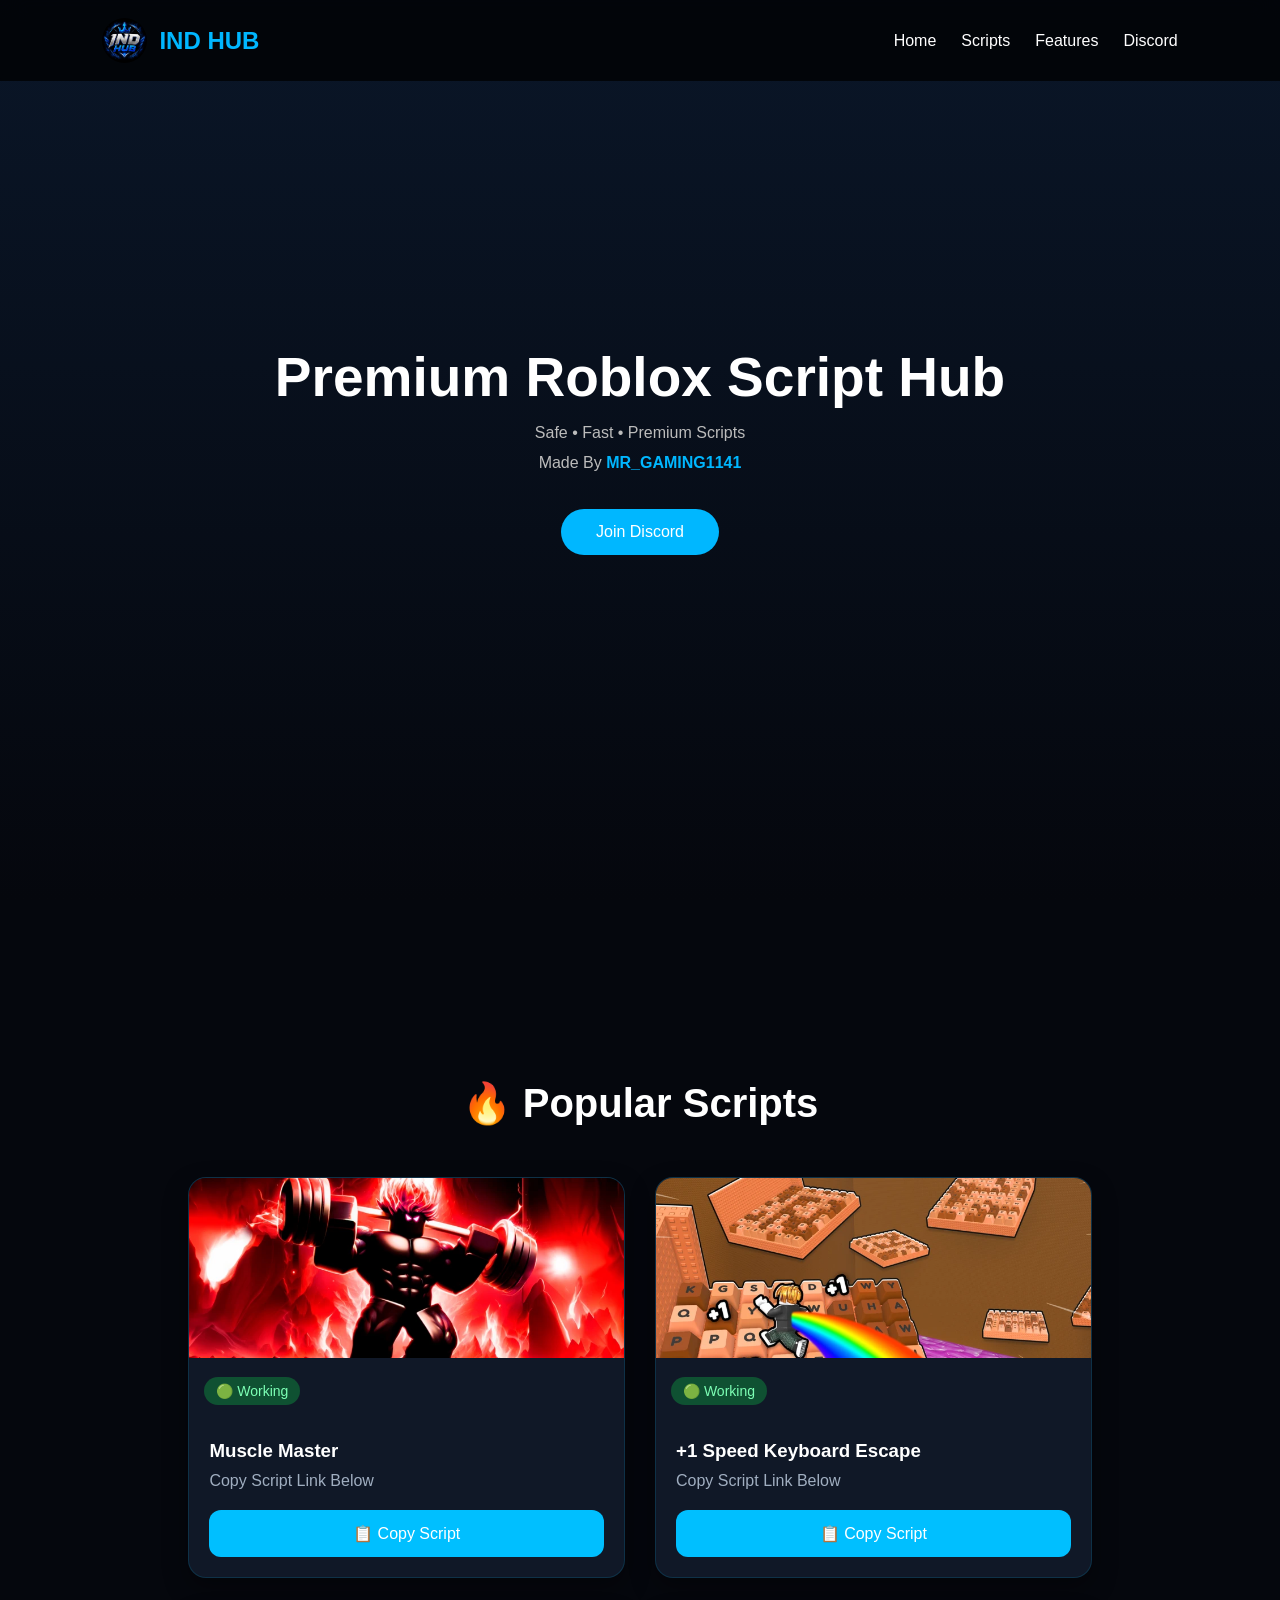
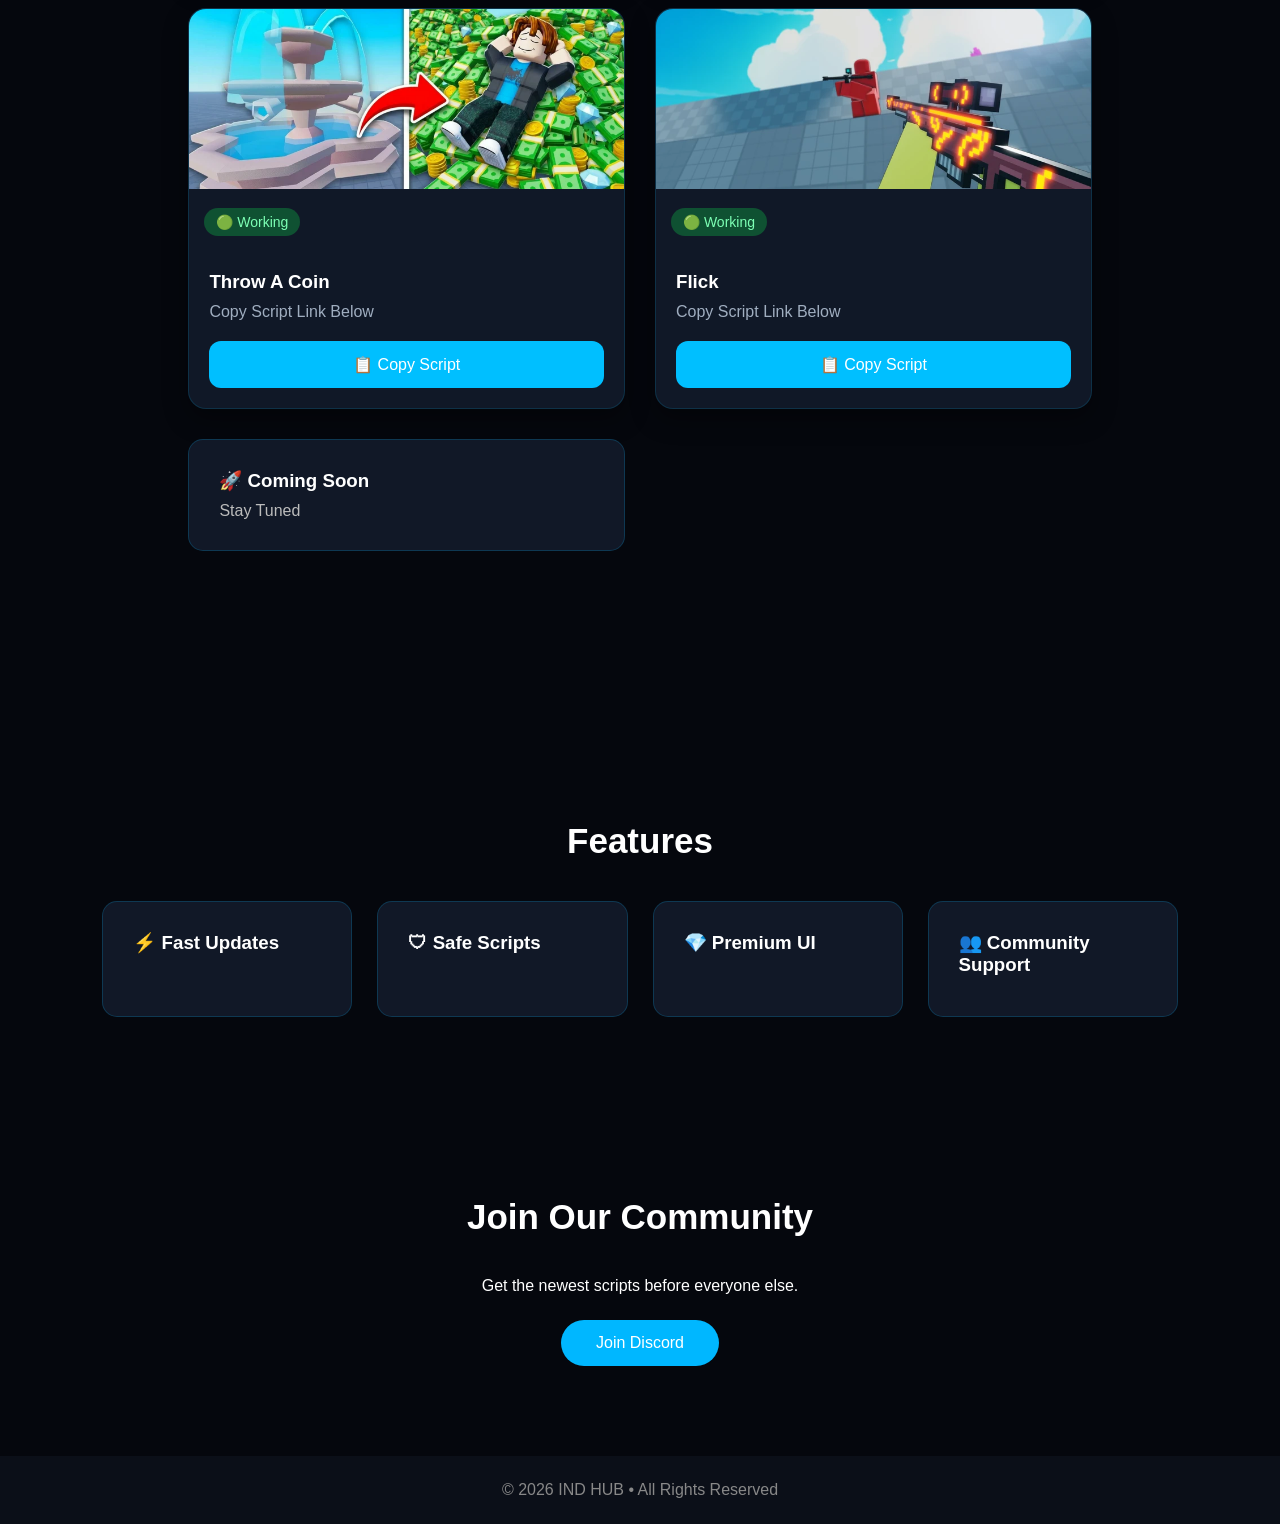
==== index.html @ 760772e6 "Initial commit" ====
<!DOCTYPE html>
<html lang="en">

<head>
    <meta charset="UTF-8">
    <meta name="viewport" content="width=device-width, initial-scale=1.0">

    <title>IND HUB</title>

    <link rel="icon" type="image/png" href="Images/logo.png">
    <link rel="stylesheet" href="style.css">
</head>

<body>

    <script src="script.js"></script>

    <nav>

        <div class="logo-section">

            <img src="Images/logo.png" alt="IND HUB">

            <h2>IND HUB</h2>

        </div>

        <ul>

            <li><a href="#home">Home</a></li>
            <li><a href="#scripts">Scripts</a></li>
            <li><a href="#features">Features</a></li>
            <li><a href="#discord">Discord</a></li>

        </ul>

    </nav>

    <section class="hero" id="home">

    <h1>Premium Roblox Script Hub</h1>

    <p>Safe • Fast • Premium Scripts</p>

    <p class="creator">
        Made By <span>MR_GAMING1141</span>
    </p>

    <a href="https://discord.gg/XJPP2zbRJ8" target="_blank" class="btn">
        Join Discord
    </a>

</section>

    <section id="scripts">

        

        <div class="grid">

            <section id="scripts">

    <h2 class="section-title">🔥 Popular Scripts</h2>

    <div class="script-grid">

        <div class="script-card">

            <img src="Images/musclemaster.png" alt="Muscle Master">

            <span class="badge working">🟢 Working</span>

            <h3>Muscle Master</h3>

            <p>Copy Script Link Below</p>

            <button
            onclick="copyScript(`loadstring(game:HttpGet('https://raw.githubusercontent.com/MRGAMING1141/IND-CLAN-MM-SCRIPT-LOADER/refs/heads/main/Loader'))()`)">

            📋 Copy Script

            </button>

        </div>

        <div class="script-card">

            <img src="Images/speed.png" alt="Speed">

            <span class="badge working">🟢 Working</span>

            <h3>+1 Speed Keyboard Escape</h3>

            <p>Copy Script Link Below</p>

            <button
            onclick="copyScript(`loadstring(game:HttpGet('https://api.rubis.app/v2/scrap/InOk0QwVtIZsE49c/raw'))()`)">

            📋 Copy Script

            </button>

        </div>

        <div class="script-card">

            <img src="Images/throwcoin.png" alt="Throw A Coin">

            <span class="badge working">🟢 Working</span>

            <h3>Throw A Coin</h3>

            <p>Copy Script Link Below</p>

            <button
            onclick="copyScript(`loadstring(game:HttpGet('https://api.rubis.app/v2/scrap/JFjkaXRmKHPTZbzS/raw'))()`)">

            📋 Copy Script

            </button>

        </div>

        <div class="script-card">

            <img src="Images/flick.png" alt="Flick">

            <span class="badge working">🟢 Working</span>

            <h3>Flick</h3>

            <p>Copy Script Link Below</p>

            <button
            onclick="copyScript(`loadstring(game:HttpGet('https://api.rubis.app/v2/scrap/NvOBgkwE4WL6W3DM/raw'))()`)">

            📋 Copy Script

            </button>

        </div>

        

            <div class="card">
                <h3>🚀 Coming Soon</h3>
                <p>Stay Tuned</p>
            </div>

        </div>

    </div>

    </section>

    <section id="features">

        <h2>Features</h2>

        <div class="grid">

            <div class="card">
                <h3>⚡ Fast Updates</h3>
            </div>

            <div class="card">
                <h3>🛡 Safe Scripts</h3>
            </div>

            <div class="card">
                <h3>💎 Premium UI</h3>
            </div>

            <div class="card">
                <h3>👥 Community Support</h3>
            </div>

        </div>

    </section>

    <section id="discord">

        <h2>Join Our Community</h2>

        <p>
            Get the newest scripts before everyone else.
        </p>

        <a href="https://discord.gg/XJPP2zbRJ8" target="_blank" class="btn">
            Join Discord
        </a>

    </section>

    <footer>

        © 2026 IND HUB • All Rights Reserved

    </footer>

</body>

</html>
---- style.css ----
*{
    margin:0;
    padding:0;
    box-sizing:border-box;
    scroll-behavior:smooth;
}

body{

    font-family:Arial,Helvetica,sans-serif;
    background:#05070d;
    color:white;

}

/* Navbar */

nav{

    width:100%;
    position:fixed;
    top:0;
    left:0;

    display:flex;
    justify-content:space-between;
    align-items:center;

    padding:18px 8%;

    background:rgba(0,0,0,.75);
    backdrop-filter:blur(12px);

    z-index:1000;

}

.logo-section{

    display:flex;
    align-items:center;
    gap:12px;

}

.logo-section img{

    width:45px;
    border-radius:50%;

}

.logo-section h2{

    color:#00b7ff;

}

nav ul{

    list-style:none;
    display:flex;
    gap:25px;

}

nav a{

    color:white;
    text-decoration:none;
    transition:.3s;

}

nav a:hover{

    color:#00b7ff;

}

/* Hero */

.hero{

    min-height:100vh;

    display:flex;
    justify-content:center;
    align-items:center;
    flex-direction:column;

    text-align:center;

    background:linear-gradient(180deg,#0a1628,#05070d);

}

.hero-logo{

    width:140px;
    margin-bottom:20px;

}

.hero h1{

    font-size:55px;
    margin-bottom:15px;

}

.hero p{

    color:#bcbcbc;
    margin-bottom:12px;

}

.creator span{

    color:#00b7ff;
    font-weight:bold;

}

.btn{

    margin-top:25px;

    display:inline-block;

    background:#00b7ff;

    color:white;

    text-decoration:none;

    padding:14px 35px;

    border-radius:35px;

    transition:.3s;

}

.btn:hover{

    background:#008ecc;
    transform:translateY(-4px);

}

/* Sections */

section{

    padding:90px 8%;

}

section h2{

    text-align:center;
    margin-bottom:40px;
    font-size:35px;

}

/* Cards */

.grid{

    display:grid;
    grid-template-columns:repeat(auto-fit,minmax(250px,1fr));
    gap:25px;

}

.card{

    background:#111827;

    border:1px solid rgba(0,183,255,.2);

    border-radius:15px;

    padding:30px;

    transition:.35s;

}

.card:hover{

    transform:translateY(-8px);

    border-color:#00b7ff;

    box-shadow:0 0 25px rgba(0,183,255,.3);

}

.card h3{

    margin-bottom:10px;

}

.card p{

    color:#bcbcbc;

}

/* Discord */

#discord{

    text-align:center;

}

/* Footer */

footer{

    text-align:center;

    padding:25px;

    background:#0b0f18;

    color:#888;

}

.card{

    cursor:pointer;

}

.modal{

    display:none;

    position:fixed;

    top:0;

    left:0;

    width:100%;

    height:100%;

    background:rgba(0,0,0,.8);

    justify-content:center;

    align-items:center;

    z-index:9999;

}

.modal-content{

    width:700px;

    max-width:90%;

    background:#111827;

    border:1px solid #00b7ff;

    border-radius:15px;

    padding:30px;

    position:relative;

}

.close{

    position:absolute;

    right:20px;

    top:15px;

    font-size:30px;

    cursor:pointer;

}

textarea{

    width:100%;

    height:140px;

    background:#05070d;

    color:#00b7ff;

    border:1px solid #333;

    border-radius:10px;

    padding:15px;

    resize:none;

    margin-top:20px;

    margin-bottom:20px;

    font-family:Consolas, monospace;

}

.copy-btn{

    width:100%;

    padding:14px;

    background:#00b7ff;

    border:none;

    color:white;

    font-size:18px;

    border-radius:10px;

    cursor:pointer;

}

.copy-btn:hover{

    background:#0095d8;

}

.section-title{

    text-align:center;
    font-size:40px;
    margin-bottom:50px;

}

.script-grid{

    display:grid;

    grid-template-columns:repeat(auto-fit,minmax(300px,1fr));

    gap:30px;

}

.script-card{

    background:#101827;

    border:1px solid rgba(0,191,255,.15);

    border-radius:18px;

    overflow:hidden;

    transition:.35s;

    box-shadow:0 10px 25px rgba(0,0,0,.35);

}

.script-card:hover{

    transform:translateY(-10px);

    border-color:#00BFFF;

    box-shadow:0 0 25px rgba(0,191,255,.35);

}

.script-card img{

    width:100%;

    height:180px;

    object-fit:cover;

}

.script-card h3{

    margin:20px;

    margin-bottom:10px;

}

.script-card p{

    margin:0 20px 20px;

    color:#A0AEC0;

}

.badge{

    display:inline-block;

    margin:15px;

    padding:6px 12px;

    border-radius:20px;

    font-size:14px;

}

.working{

    background:#0f5132;

    color:#7dffb5;

}

.script-card button{

    width:calc(100% - 40px);

    margin:0 20px 20px;

    padding:14px;

    border:none;

    border-radius:12px;

    background:#00BFFF;

    color:white;

    font-size:16px;

    cursor:pointer;

    transition:.3s;

}

.script-card button:hover{

    background:#0099ff;

}
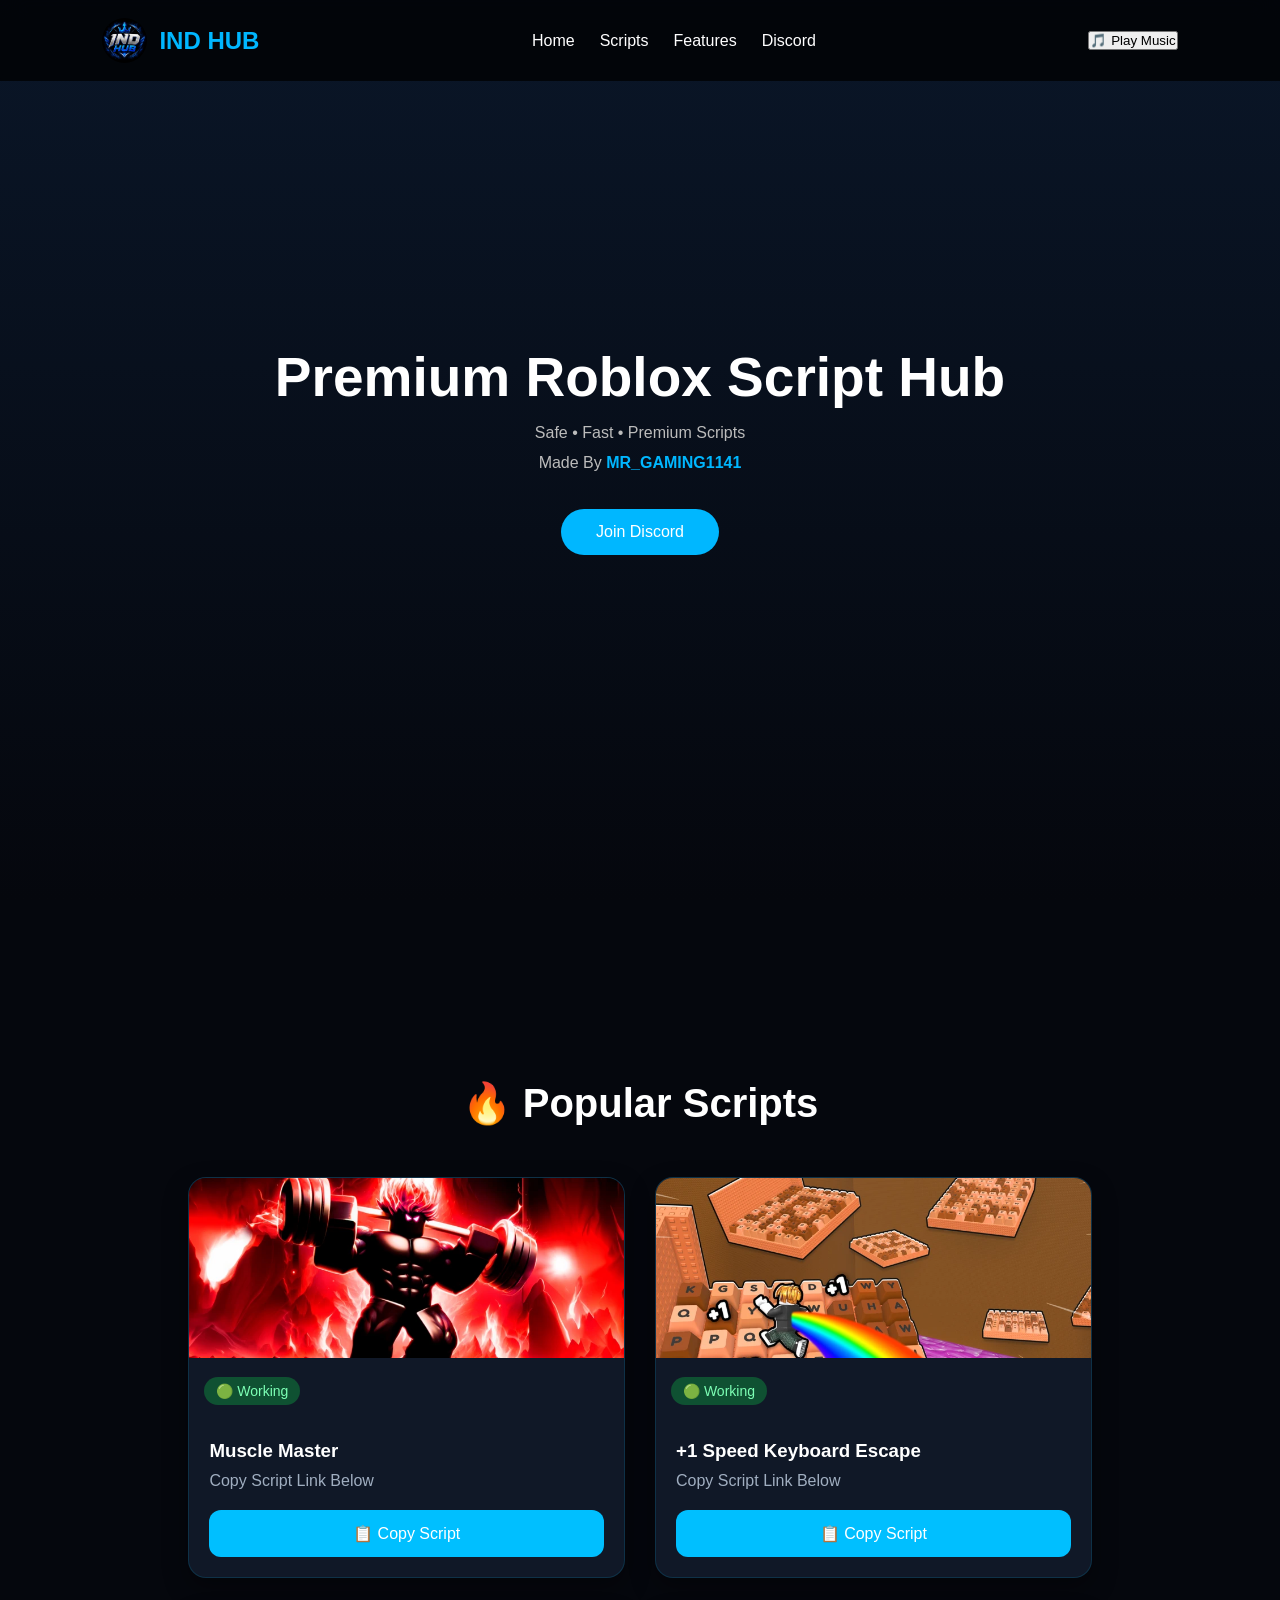
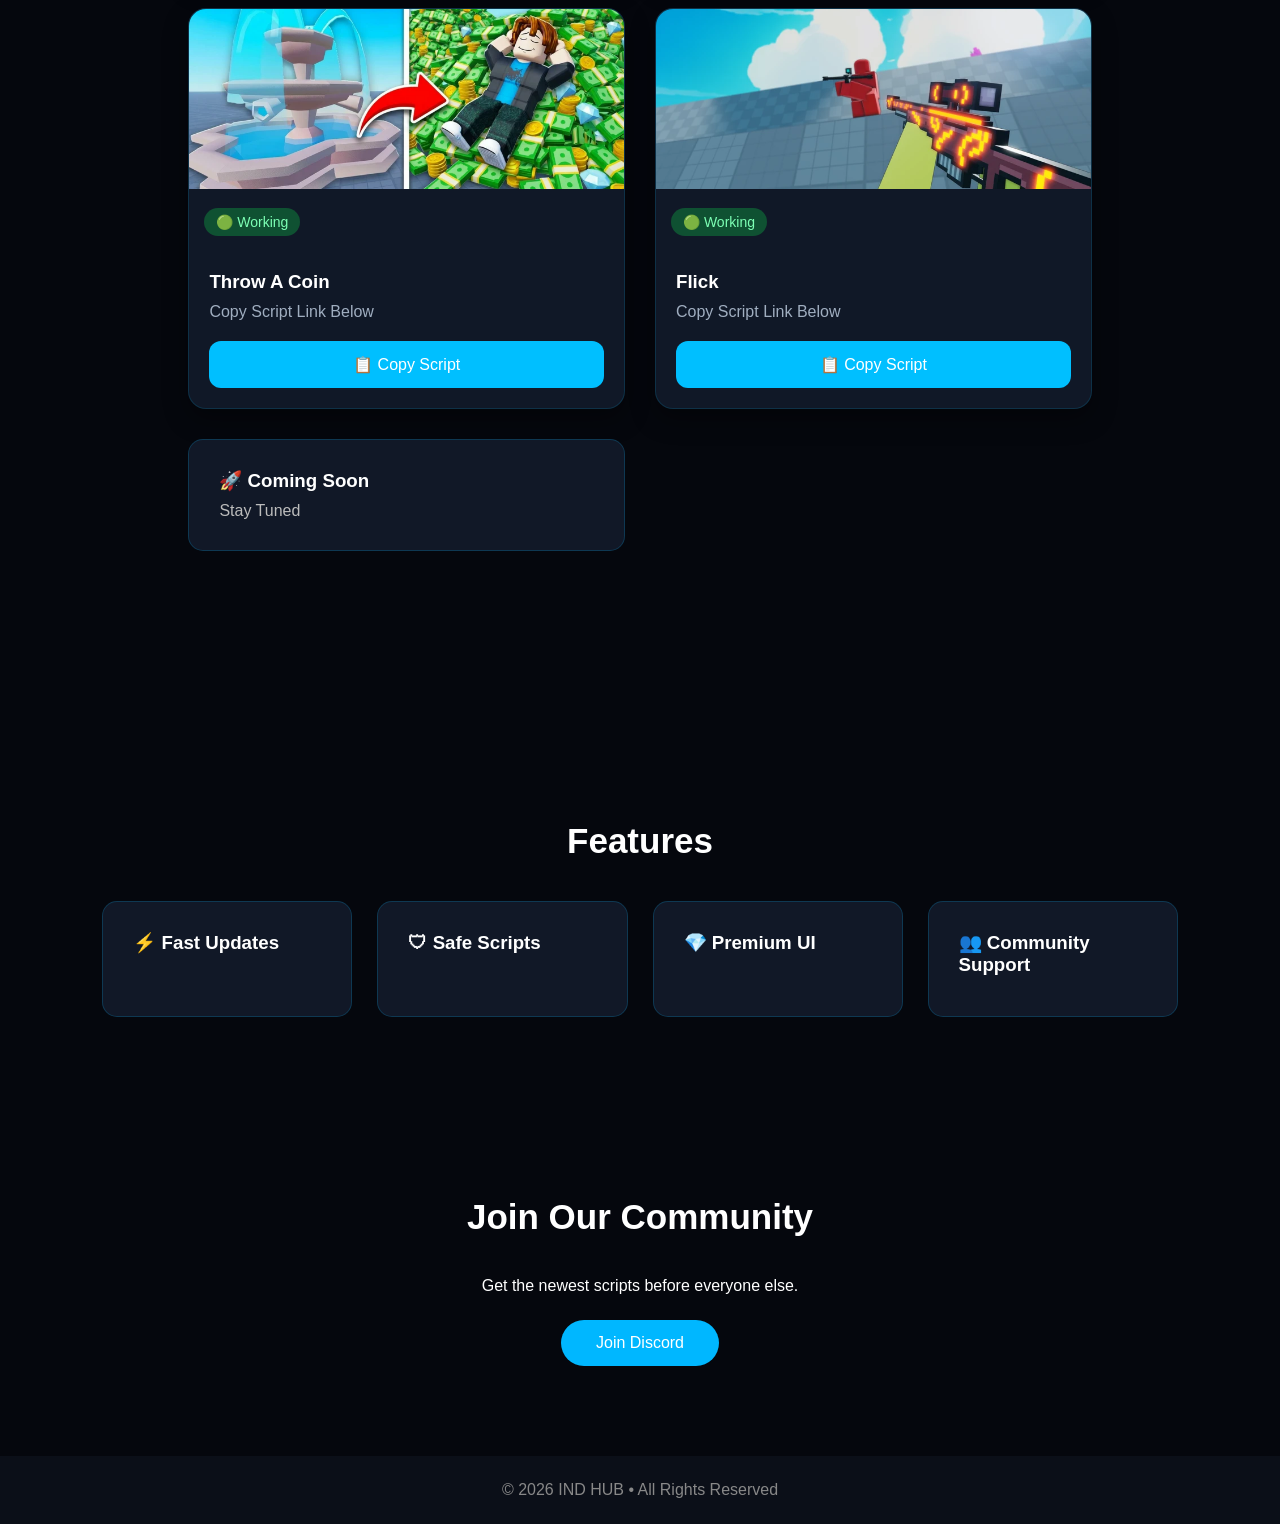
==== commit a854ecca: "Update index.html" ====
--- a/index.html
+++ b/index.html
@@ -11,6 +11,18 @@
     <link rel="stylesheet" href="style.css">
 </head>
 
+    <audio id="bgMusic" loop>
+    <source src="music/misery.mp3" type="audio/mpeg">
+</audio>
+
+<script>
+const music = document.getElementById("bgMusic");
+
+document.addEventListener("click", function () {
+    music.play();
+}, { once: true });
+</script>
+    
 <body>
 
     <script src="script.js"></script>
@@ -34,6 +46,12 @@
 
         </ul>
 
+        <button id="musicBtn">🎵 Play Music</button>
+
+        <audio id="bgMusic" loop>
+            <source src="music/misery.mp3" type="audio/mpeg">
+        </audio>
+        
     </nav>
 
     <section class="hero" id="home">
@@ -201,4 +219,4 @@
 
 </body>
 
-</html>+</html>
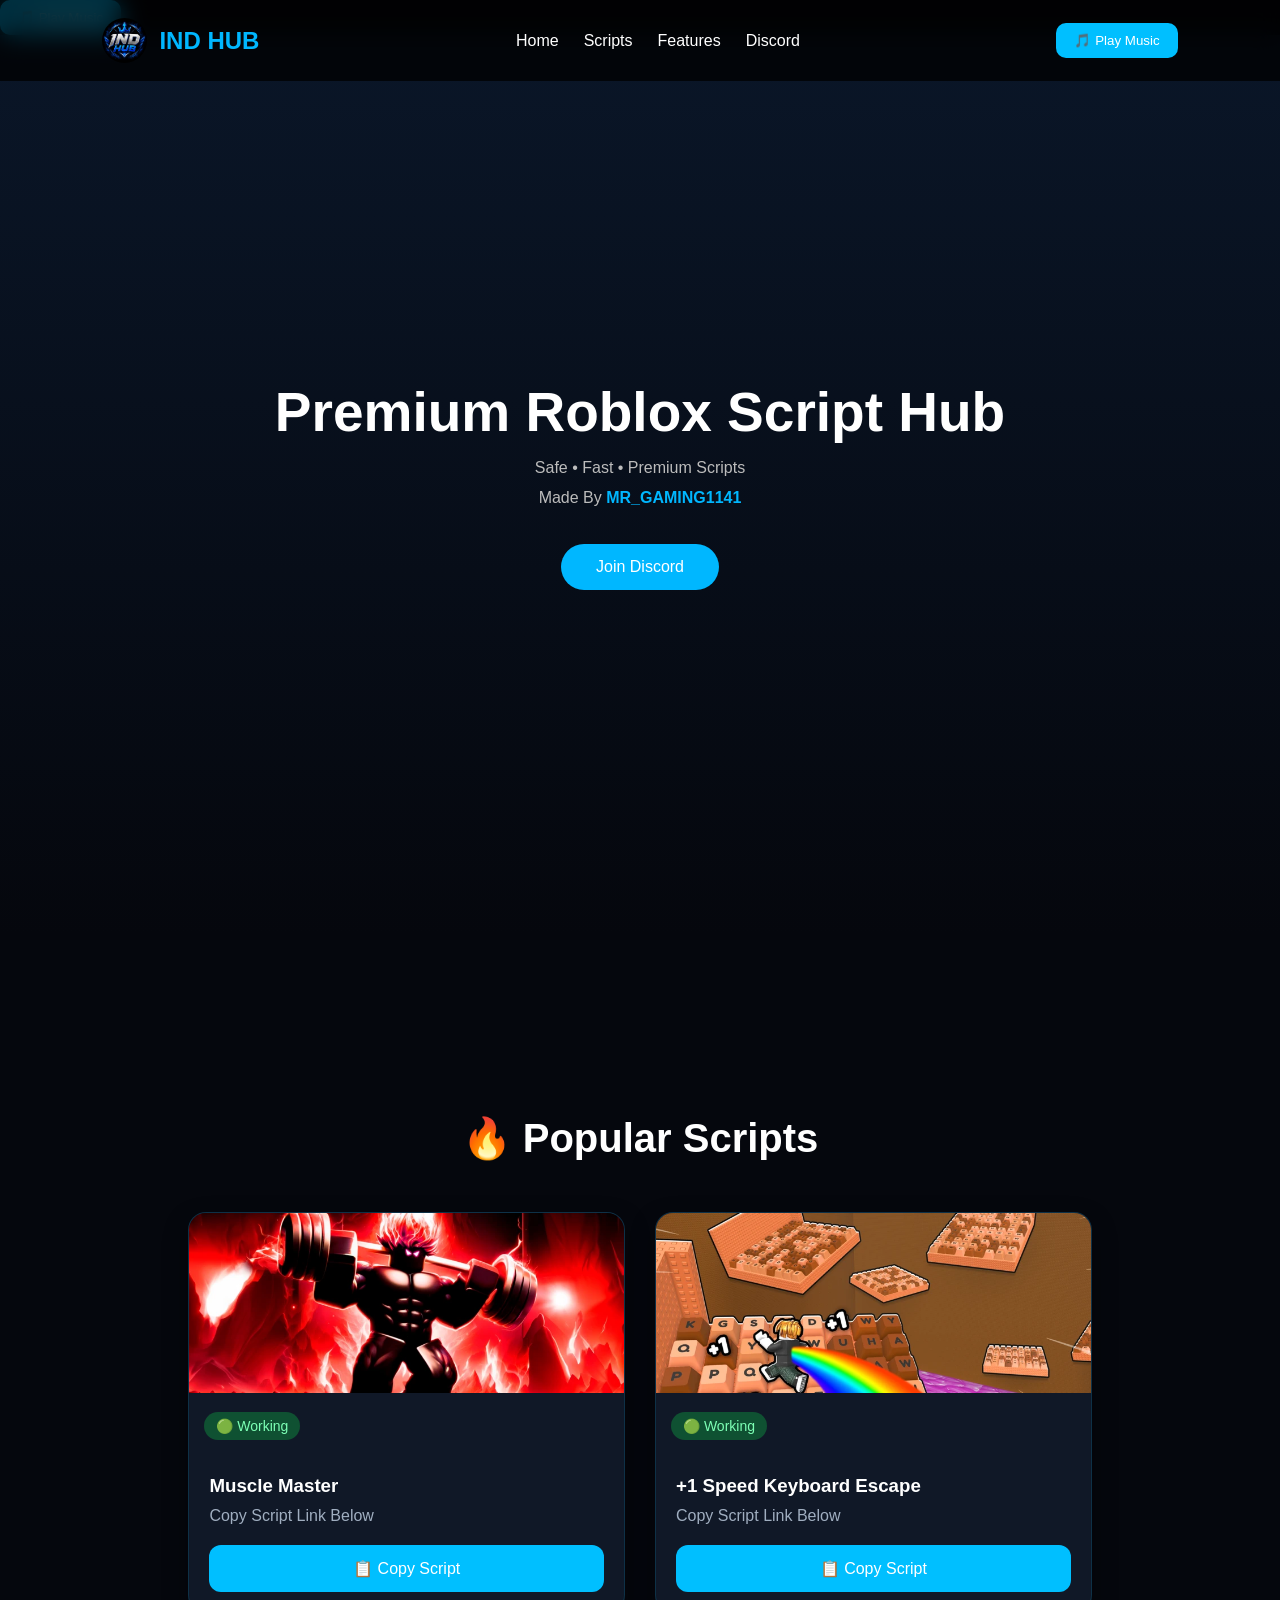
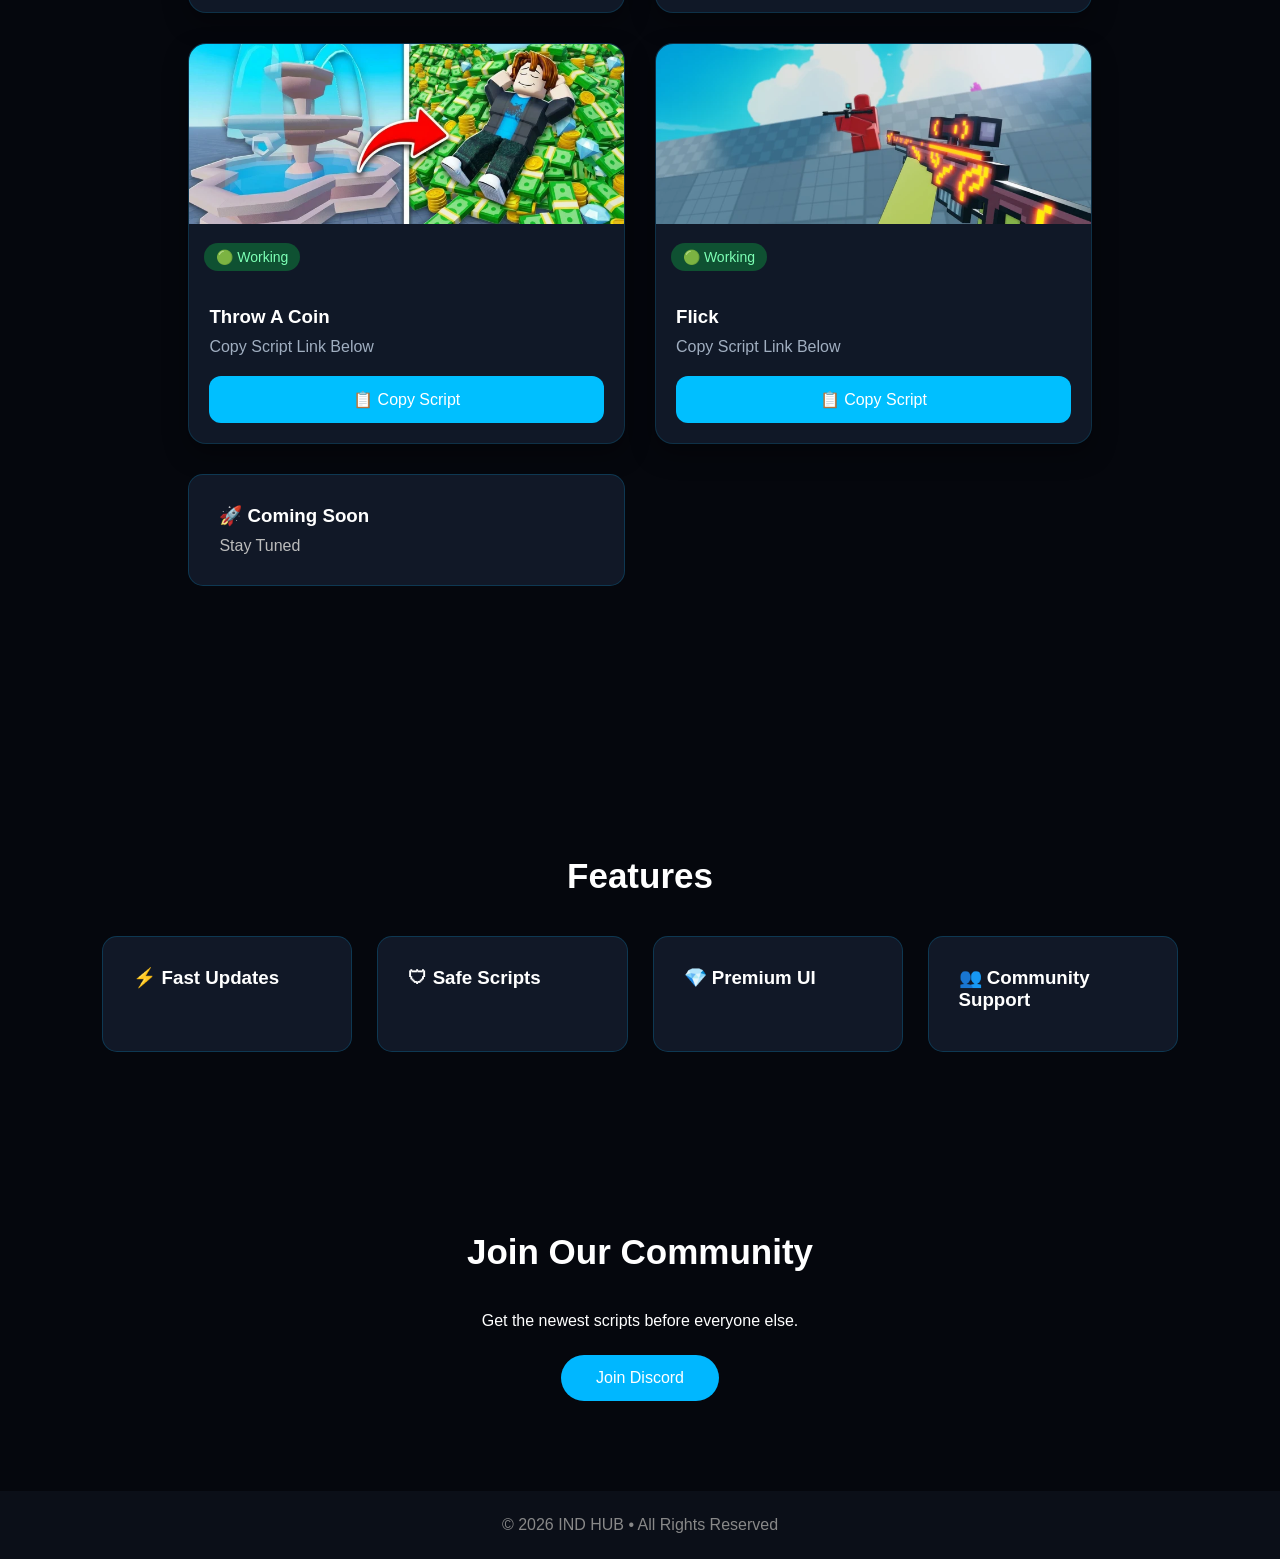
==== commit 05d68cde: "Add play music button and refactor audio script Added a button to play background music and removed " ====
--- a/index.html
+++ b/index.html
@@ -11,18 +11,11 @@
     <link rel="stylesheet" href="style.css">
 </head>
 
+    <button id="musicBtn">🎵 Play Music</button>
+
     <audio id="bgMusic" loop>
     <source src="music/misery.mp3" type="audio/mpeg">
-</audio>
-
-<script>
-const music = document.getElementById("bgMusic");
-
-document.addEventListener("click", function () {
-    music.play();
-}, { once: true });
-</script>
-    
+    </audio>
 <body>
 
     <script src="script.js"></script>
--- a/style.css
+++ b/style.css
@@ -468,4 +468,18 @@
 
     background:#0099ff;
 
-}+}
+
+#musicBtn{
+    background:#00bfff;
+    color:white;
+    border:none;
+    padding:10px 18px;
+    border-radius:10px;
+    cursor:pointer;
+    transition:.3s;
+}
+
+#musicBtn:hover{
+    background:#0099ff;
+}
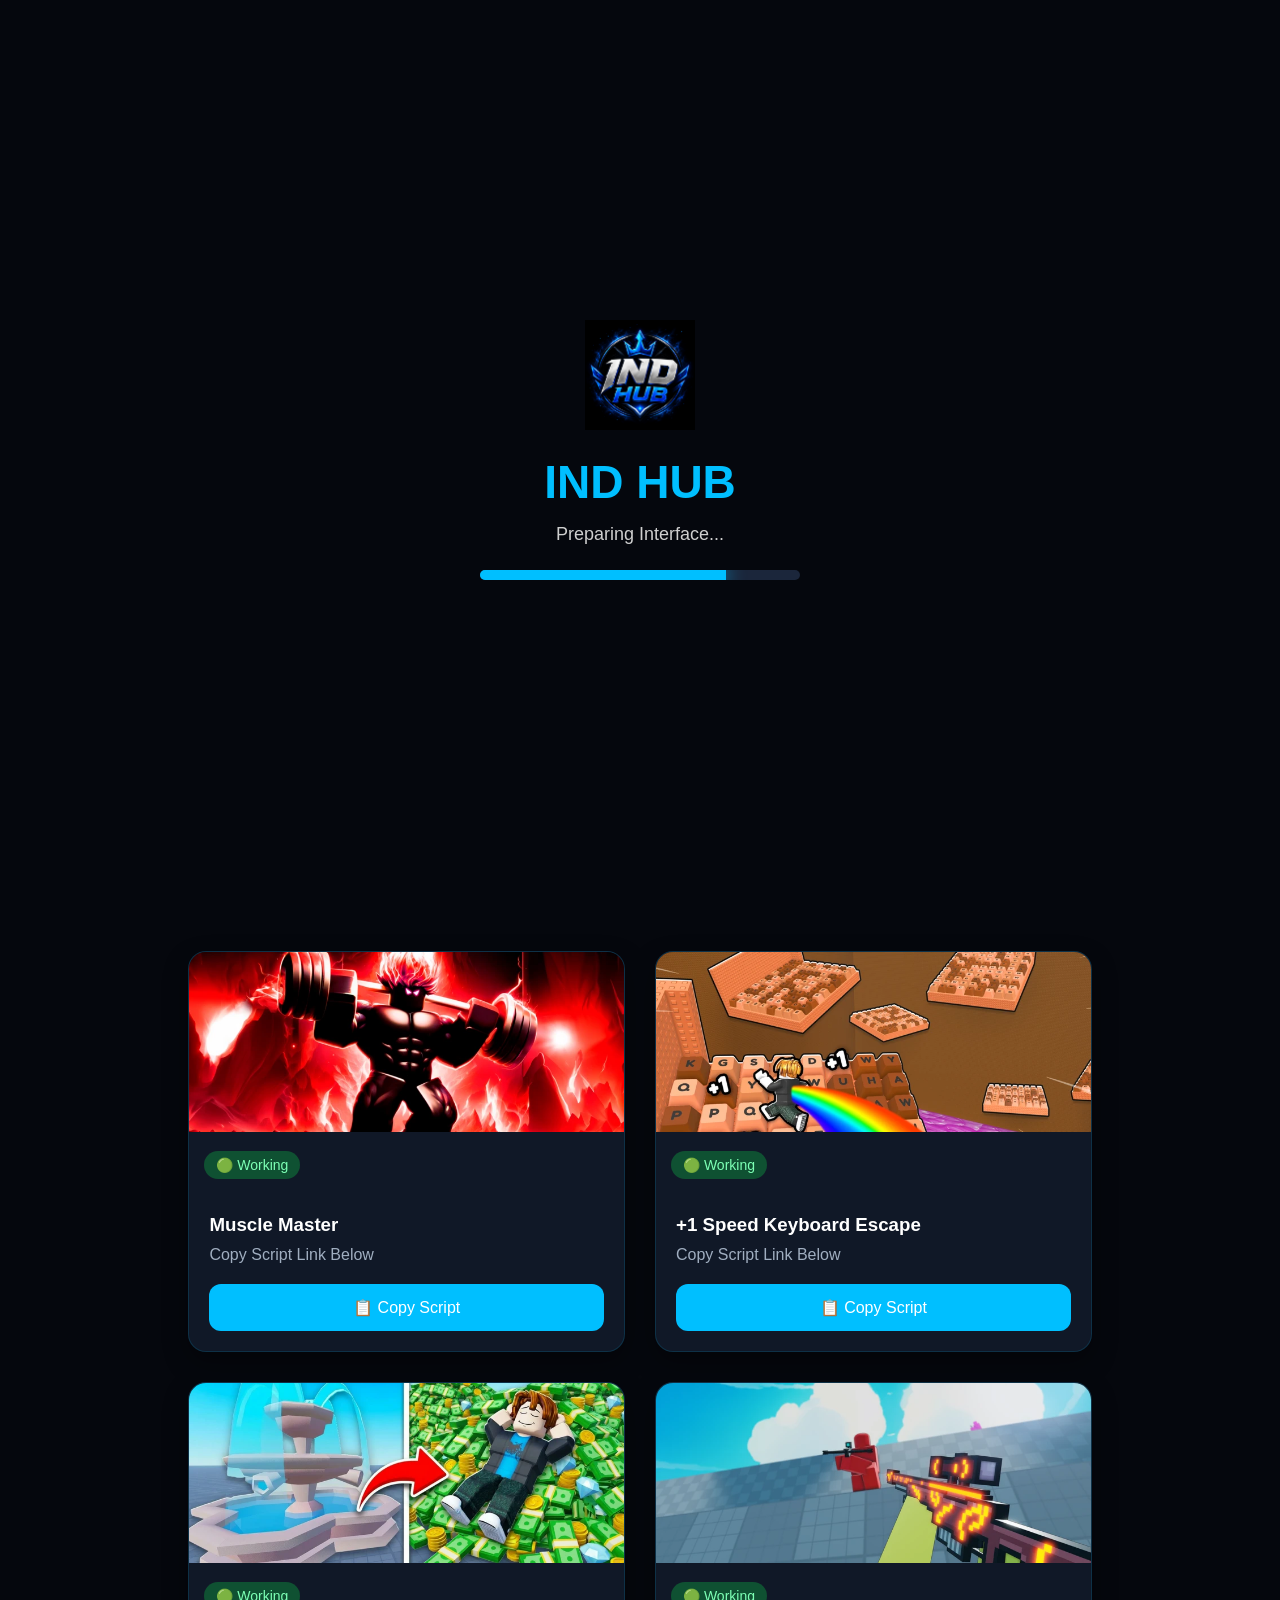
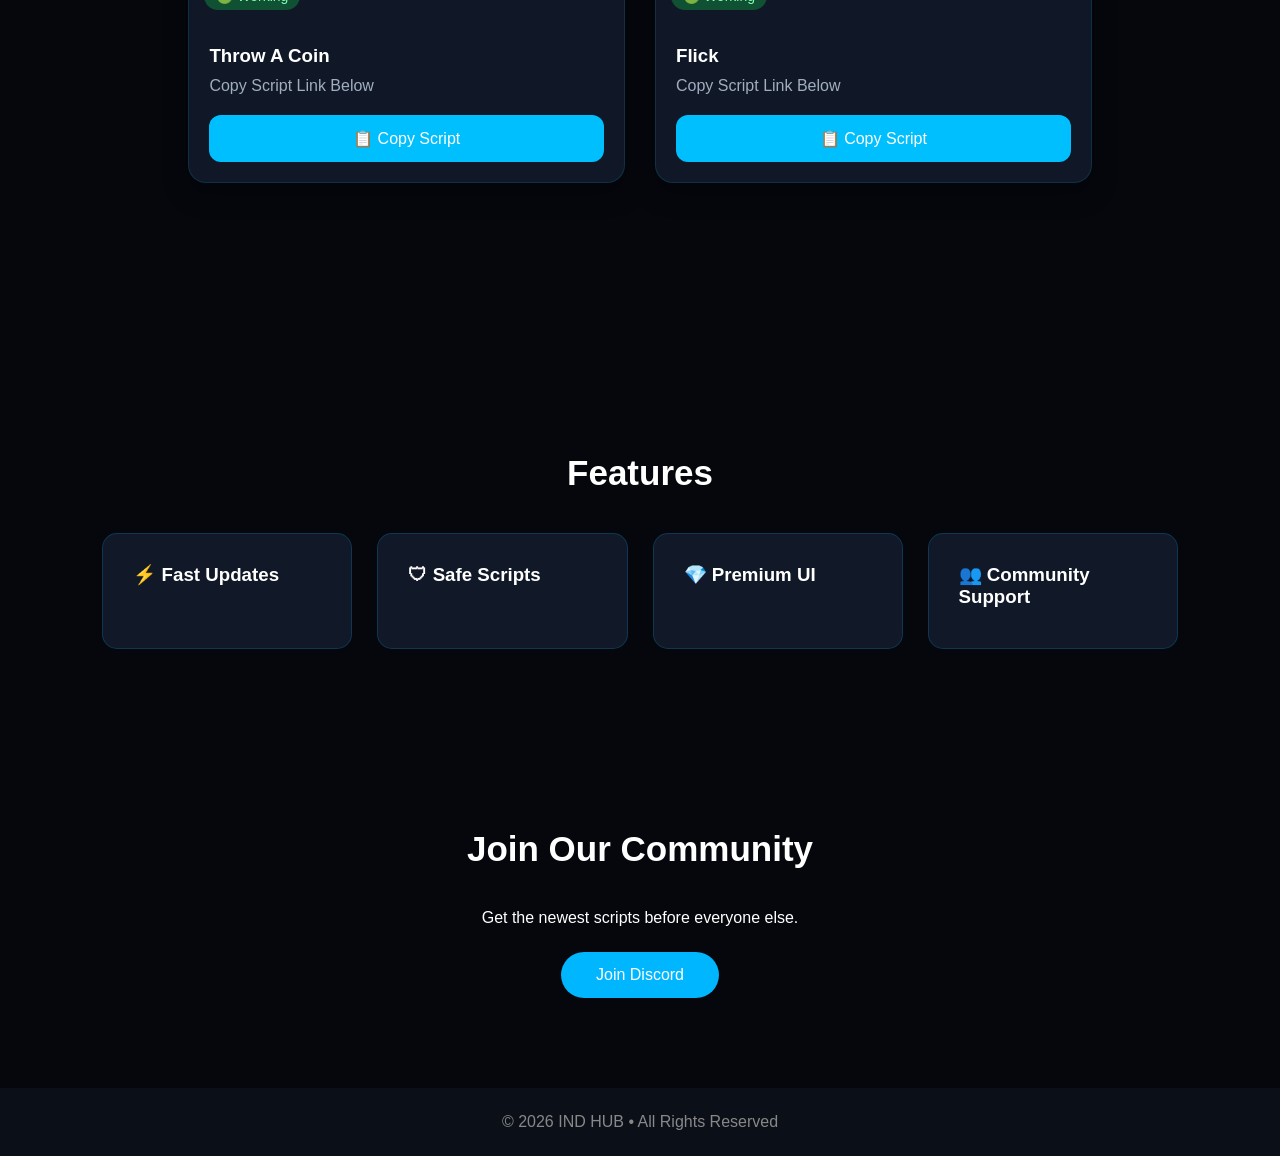
==== commit 8d1f89ce: "Add files via upload" ====
--- a/index.html
+++ b/index.html
@@ -1,215 +1,311 @@
-<!DOCTYPE html>
-<html lang="en">
-
-<head>
-    <meta charset="UTF-8">
-    <meta name="viewport" content="width=device-width, initial-scale=1.0">
-
-    <title>IND HUB</title>
-
-    <link rel="icon" type="image/png" href="Images/logo.png">
-    <link rel="stylesheet" href="style.css">
-</head>
-
-    <button id="musicBtn">🎵 Play Music</button>
-
-    <audio id="bgMusic" loop>
-    <source src="music/misery.mp3" type="audio/mpeg">
-    </audio>
-<body>
-
-    <script src="script.js"></script>
-
-    <nav>
-
-        <div class="logo-section">
-
-            <img src="Images/logo.png" alt="IND HUB">
-
-            <h2>IND HUB</h2>
-
-        </div>
-
-        <ul>
-
-            <li><a href="#home">Home</a></li>
-            <li><a href="#scripts">Scripts</a></li>
-            <li><a href="#features">Features</a></li>
-            <li><a href="#discord">Discord</a></li>
-
-        </ul>
-
-        <button id="musicBtn">🎵 Play Music</button>
-
-        <audio id="bgMusic" loop>
-            <source src="music/misery.mp3" type="audio/mpeg">
-        </audio>
-        
-    </nav>
-
-    <section class="hero" id="home">
-
-    <h1>Premium Roblox Script Hub</h1>
-
-    <p>Safe • Fast • Premium Scripts</p>
-
-    <p class="creator">
-        Made By <span>MR_GAMING1141</span>
-    </p>
-
-    <a href="https://discord.gg/XJPP2zbRJ8" target="_blank" class="btn">
-        Join Discord
-    </a>
-
-</section>
-
-    <section id="scripts">
-
-        
-
-        <div class="grid">
-
-            <section id="scripts">
-
-    <h2 class="section-title">🔥 Popular Scripts</h2>
-
-    <div class="script-grid">
-
-        <div class="script-card">
-
-            <img src="Images/musclemaster.png" alt="Muscle Master">
-
-            <span class="badge working">🟢 Working</span>
-
-            <h3>Muscle Master</h3>
-
-            <p>Copy Script Link Below</p>
-
-            <button
-            onclick="copyScript(`loadstring(game:HttpGet('https://raw.githubusercontent.com/MRGAMING1141/IND-CLAN-MM-SCRIPT-LOADER/refs/heads/main/Loader'))()`)">
-
-            📋 Copy Script
-
-            </button>
-
-        </div>
-
-        <div class="script-card">
-
-            <img src="Images/speed.png" alt="Speed">
-
-            <span class="badge working">🟢 Working</span>
-
-            <h3>+1 Speed Keyboard Escape</h3>
-
-            <p>Copy Script Link Below</p>
-
-            <button
-            onclick="copyScript(`loadstring(game:HttpGet('https://api.rubis.app/v2/scrap/InOk0QwVtIZsE49c/raw'))()`)">
-
-            📋 Copy Script
-
-            </button>
-
-        </div>
-
-        <div class="script-card">
-
-            <img src="Images/throwcoin.png" alt="Throw A Coin">
-
-            <span class="badge working">🟢 Working</span>
-
-            <h3>Throw A Coin</h3>
-
-            <p>Copy Script Link Below</p>
-
-            <button
-            onclick="copyScript(`loadstring(game:HttpGet('https://api.rubis.app/v2/scrap/JFjkaXRmKHPTZbzS/raw'))()`)">
-
-            📋 Copy Script
-
-            </button>
-
-        </div>
-
-        <div class="script-card">
-
-            <img src="Images/flick.png" alt="Flick">
-
-            <span class="badge working">🟢 Working</span>
-
-            <h3>Flick</h3>
-
-            <p>Copy Script Link Below</p>
-
-            <button
-            onclick="copyScript(`loadstring(game:HttpGet('https://api.rubis.app/v2/scrap/NvOBgkwE4WL6W3DM/raw'))()`)">
-
-            📋 Copy Script
-
-            </button>
-
-        </div>
-
-        
-
-            <div class="card">
-                <h3>🚀 Coming Soon</h3>
-                <p>Stay Tuned</p>
-            </div>
-
-        </div>
-
-    </div>
-
-    </section>
-
-    <section id="features">
-
-        <h2>Features</h2>
-
-        <div class="grid">
-
-            <div class="card">
-                <h3>⚡ Fast Updates</h3>
-            </div>
-
-            <div class="card">
-                <h3>🛡 Safe Scripts</h3>
-            </div>
-
-            <div class="card">
-                <h3>💎 Premium UI</h3>
-            </div>
-
-            <div class="card">
-                <h3>👥 Community Support</h3>
-            </div>
-
-        </div>
-
-    </section>
-
-    <section id="discord">
-
-        <h2>Join Our Community</h2>
-
-        <p>
-            Get the newest scripts before everyone else.
-        </p>
-
-        <a href="https://discord.gg/XJPP2zbRJ8" target="_blank" class="btn">
-            Join Discord
-        </a>
-
-    </section>
-
-    <footer>
-
-        © 2026 IND HUB • All Rights Reserved
-
-    </footer>
-
-</body>
-
-</html>
+<!DOCTYPE html>
+<html lang="en">
+
+<head>
+    <meta charset="UTF-8">
+    <meta name="viewport" content="width=device-width, initial-scale=1.0">
+
+    <title>IND HUB</title>
+
+    <link rel="icon" type="image/png" href="Images/logo.png">
+    <link rel="stylesheet" href="style.css">
+</head>
+
+<body>
+
+    <div id="loader">
+
+    <img src="Images/logo.png" class="loader-logo">
+
+    <h1>IND HUB</h1>
+
+    <p id="loadingText">Initializing...</p>
+
+    <div class="loading-bar">
+
+        <div id="loadingProgress"></div>
+
+    </div>
+
+    </div>
+    
+    <div id="cursorGlow"></div>
+
+    <div id="particles"></div>
+
+    <nav>
+
+        <div class="logo-section">
+
+            <img src="Images/logo.png" alt="IND HUB">
+
+            <h2>IND HUB</h2>
+
+        </div>
+
+    <ul>
+
+        <li><a href="index.html">🏠 Home</a></li>
+
+         <li><a href="#scripts">📜 Scripts</a></li>
+
+          <li><a href="updates.html">📰 Updates</a></li>
+
+          <li><a href="about.html">ℹ️ About</a></li>
+
+          <li><a href="https://discord.gg/XJPP2zbRJ8" target="_blank">💬 Discord</a></li>
+
+    </ul>
+
+        <audio id="bgMusic" loop>
+            <source src="music/misery.mp3" type="audio/mpeg">
+        </audio>
+
+
+
+    </nav>
+
+    <section class="hero" id="home">
+
+    <h1>Premium Roblox Script Hub</h1>
+
+    <p>Safe • Fast • Premium Scripts</p>
+
+    <p id="copyCounter" class="copy-counter">
+    📋 Scripts Copied: 0
+    </p>
+
+    <p class="creator">
+        Made By <span>MR_GAMING1141</span>
+    </p>
+
+    <a href="https://discord.gg/XJPP2zbRJ8" target="_blank" class="btn">
+        Join Discord
+    </a>
+
+    </section>
+
+    <section id="scripts">
+
+        
+
+        <div class="grid">
+
+            <section id="scripts">
+
+    <div class="search-box">
+
+        <input
+        type="text"
+        id="searchInput"
+        placeholder="🔍 Search Scripts..."
+        onkeyup="searchScripts()">
+
+    </div>
+
+    <h2 class="section-title">🔥 Popular Scripts</h2>
+
+    <div class="script-grid">
+
+        <div class="script-card searchable"
+
+          onclick="openPopup(
+           '🏋️ Muscle Master',
+          '🟢 Working',
+          'v2.1',
+          'Today',
+
+           `loadstring(game:HttpGet('https://raw.githubusercontent.com/MRGAMING1141/IND-CLAN-MM-SCRIPT-LOADER/refs/heads/main/Loader'))()`
+
+           )">
+
+            <img src="Images/musclemaster.png" alt="Muscle Master">
+
+            <span class="badge working">🟢 Working</span>
+
+            <h3>Muscle Master</h3>
+
+            <p>Copy Script Link Below</p>
+
+            <button
+            onclick="copyScript(`loadstring(game:HttpGet('https://raw.githubusercontent.com/MRGAMING1141/IND-CLAN-MM-SCRIPT-LOADER/refs/heads/main/Loader'))()`)">
+
+            📋 Copy Script
+
+            </button>
+
+        </div>
+
+        <div class="script-card searchable"
+
+            onclick="openPopup(
+            '⌨️ +1 Speed Keyboard Escape',
+            '🟢 Working',
+            'v1.0',
+            'Today',
+
+            `loadstring(game:HttpGet('https://api.rubis.app/v2/scrap/InOk0QwVtIZsE49c/raw'))()`
+
+            )">
+
+            <img src="Images/speed.png" alt="Speed">
+
+            <span class="badge working">🟢 Working</span>
+
+            <h3>+1 Speed Keyboard Escape</h3>
+
+            <p>Copy Script Link Below</p>
+
+            <button
+            onclick="copyScript(`loadstring(game:HttpGet('https://api.rubis.app/v2/scrap/InOk0QwVtIZsE49c/raw'))()`)">
+
+            📋 Copy Script
+
+            </button>
+
+        </div>
+
+        <div class="script-card searchable"
+
+            onclick="openPopup(
+            '👛 Throw A Coin',
+            '🟢 Working',
+            'v1.0',
+            'Today',
+
+            `loadstring(game:HttpGet('https://api.rubis.app/v2/scrap/JFjkaXRmKHPTZbzS/raw'))()`
+
+            )">
+
+            <img src="Images/throwcoin.png" alt="Throw A Coin">
+
+            <span class="badge working">🟢 Working</span>
+
+            <h3>Throw A Coin</h3>
+
+            <p>Copy Script Link Below</p>
+
+            <button
+            onclick="copyScript(`loadstring(game:HttpGet('https://api.rubis.app/v2/scrap/JFjkaXRmKHPTZbzS/raw'))()`)">
+
+            📋 Copy Script
+
+            </button>
+
+        </div>
+
+        <div class="script-card searchable"
+
+            onclick="openPopup(
+            '⚡ Flick',
+            '🟢 Working',
+            'v1.0',
+            'Today',
+
+            `loadstring(game:HttpGet('https://api.rubis.app/v2/scrap/NvOBgkwE4WL6W3DM/raw'))()`
+
+            )">
+
+            <img src="Images/flick.png" alt="Flick">
+
+            <span class="badge working">🟢 Working</span>
+
+            <h3>Flick</h3>
+
+            <p>Copy Script Link Below</p>
+
+            <button
+            onclick="copyScript(`loadstring(game:HttpGet('https://api.rubis.app/v2/scrap/NvOBgkwE4WL6W3DM/raw'))()`)">
+
+            📋 Copy Script
+
+            </button>
+
+        </div>
+
+
+        </div>
+
+        <p id="noResult"
+            style="display:none;text-align:center;font-size:22px;margin-top:30px;color:white;">
+            ❌ No scripts found.
+        </p>
+
+    </div>
+
+    </section>
+
+    <section id="features">
+
+        <h2>Features</h2>
+
+        <div class="grid">
+
+            <div class="card">
+                <h3>⚡ Fast Updates</h3>
+            </div>
+
+            <div class="card">
+                <h3>🛡 Safe Scripts</h3>
+            </div>
+
+            <div class="card">
+                <h3>💎 Premium UI</h3>
+            </div>
+
+            <div class="card">
+                <h3>👥 Community Support</h3>
+            </div>
+
+        </div>
+
+    </section>
+
+    <section id="discord">
+
+        <h2>Join Our Community</h2>
+
+        <p>
+            Get the newest scripts before everyone else.
+        </p>
+
+        <a href="https://discord.gg/XJPP2zbRJ8" target="_blank" class="btn">
+            Join Discord
+        </a>
+
+    </section>
+
+    <footer>
+        © 2026 IND HUB • All Rights Reserved
+    </footer>
+
+        <div id="scriptPopup" class="popup">
+
+    <div class="popup-box">
+
+        <span class="closePopup">&times;</span>
+
+        <h2 id="popupTitle"></h2>
+
+        <p><b>Status:</b> <span id="popupStatus"></span></p>
+
+        <p><b>Version:</b> <span id="popupVersion"></span></p>
+
+        <p><b>Updated:</b> <span id="popupUpdated"></span></p>
+
+        <button id="popupCopy">
+            📋 Copy Script
+        </button>
+
+    </div>
+
+    </div>
+
+        <div id="toast" class="toast">
+            <span id="toastText">✅ Script Copied!</span>
+        </div>
+
+        <script src="script.js"></script>
+
+</body>
+</html>
--- a/style.css
+++ b/style.css
@@ -1,485 +1,1432 @@
-*{
-    margin:0;
-    padding:0;
-    box-sizing:border-box;
-    scroll-behavior:smooth;
-}
-
-body{
-
-    font-family:Arial,Helvetica,sans-serif;
-    background:#05070d;
-    color:white;
-
-}
-
-/* Navbar */
-
-nav{
-
-    width:100%;
-    position:fixed;
-    top:0;
-    left:0;
-
-    display:flex;
-    justify-content:space-between;
-    align-items:center;
-
-    padding:18px 8%;
-
-    background:rgba(0,0,0,.75);
-    backdrop-filter:blur(12px);
-
-    z-index:1000;
-
-}
-
-.logo-section{
-
-    display:flex;
-    align-items:center;
-    gap:12px;
-
-}
-
-.logo-section img{
-
-    width:45px;
-    border-radius:50%;
-
-}
-
-.logo-section h2{
-
-    color:#00b7ff;
-
-}
-
-nav ul{
-
-    list-style:none;
-    display:flex;
-    gap:25px;
-
-}
-
-nav a{
-
-    color:white;
-    text-decoration:none;
-    transition:.3s;
-
-}
-
-nav a:hover{
-
-    color:#00b7ff;
-
-}
-
-/* Hero */
-
-.hero{
-
-    min-height:100vh;
-
-    display:flex;
-    justify-content:center;
-    align-items:center;
-    flex-direction:column;
-
-    text-align:center;
-
-    background:linear-gradient(180deg,#0a1628,#05070d);
-
-}
-
-.hero-logo{
-
-    width:140px;
-    margin-bottom:20px;
-
-}
-
-.hero h1{
-
-    font-size:55px;
-    margin-bottom:15px;
-
-}
-
-.hero p{
-
-    color:#bcbcbc;
-    margin-bottom:12px;
-
-}
-
-.creator span{
-
-    color:#00b7ff;
-    font-weight:bold;
-
-}
-
-.btn{
-
-    margin-top:25px;
-
-    display:inline-block;
-
-    background:#00b7ff;
-
-    color:white;
-
-    text-decoration:none;
-
-    padding:14px 35px;
-
-    border-radius:35px;
-
-    transition:.3s;
-
-}
-
-.btn:hover{
-
-    background:#008ecc;
-    transform:translateY(-4px);
-
-}
-
-/* Sections */
-
-section{
-
-    padding:90px 8%;
-
-}
-
-section h2{
-
-    text-align:center;
-    margin-bottom:40px;
-    font-size:35px;
-
-}
-
-/* Cards */
-
-.grid{
-
-    display:grid;
-    grid-template-columns:repeat(auto-fit,minmax(250px,1fr));
-    gap:25px;
-
-}
-
-.card{
-
-    background:#111827;
-
-    border:1px solid rgba(0,183,255,.2);
-
-    border-radius:15px;
-
-    padding:30px;
-
-    transition:.35s;
-
-}
-
-.card:hover{
-
-    transform:translateY(-8px);
-
-    border-color:#00b7ff;
-
-    box-shadow:0 0 25px rgba(0,183,255,.3);
-
-}
-
-.card h3{
-
-    margin-bottom:10px;
-
-}
-
-.card p{
-
-    color:#bcbcbc;
-
-}
-
-/* Discord */
-
-#discord{
-
-    text-align:center;
-
-}
-
-/* Footer */
-
-footer{
-
-    text-align:center;
-
-    padding:25px;
-
-    background:#0b0f18;
-
-    color:#888;
-
-}
-
-.card{
-
-    cursor:pointer;
-
-}
-
-.modal{
-
-    display:none;
-
-    position:fixed;
-
-    top:0;
-
-    left:0;
-
-    width:100%;
-
-    height:100%;
-
-    background:rgba(0,0,0,.8);
-
-    justify-content:center;
-
-    align-items:center;
-
-    z-index:9999;
-
-}
-
-.modal-content{
-
-    width:700px;
-
-    max-width:90%;
-
-    background:#111827;
-
-    border:1px solid #00b7ff;
-
-    border-radius:15px;
-
-    padding:30px;
-
-    position:relative;
-
-}
-
-.close{
-
-    position:absolute;
-
-    right:20px;
-
-    top:15px;
-
-    font-size:30px;
-
-    cursor:pointer;
-
-}
-
-textarea{
-
-    width:100%;
-
-    height:140px;
-
-    background:#05070d;
-
-    color:#00b7ff;
-
-    border:1px solid #333;
-
-    border-radius:10px;
-
-    padding:15px;
-
-    resize:none;
-
-    margin-top:20px;
-
-    margin-bottom:20px;
-
-    font-family:Consolas, monospace;
-
-}
-
-.copy-btn{
-
-    width:100%;
-
-    padding:14px;
-
-    background:#00b7ff;
-
-    border:none;
-
-    color:white;
-
-    font-size:18px;
-
-    border-radius:10px;
-
-    cursor:pointer;
-
-}
-
-.copy-btn:hover{
-
-    background:#0095d8;
-
-}
-
-.section-title{
-
-    text-align:center;
-    font-size:40px;
-    margin-bottom:50px;
-
-}
-
-.script-grid{
-
-    display:grid;
-
-    grid-template-columns:repeat(auto-fit,minmax(300px,1fr));
-
-    gap:30px;
-
-}
-
-.script-card{
-
-    background:#101827;
-
-    border:1px solid rgba(0,191,255,.15);
-
-    border-radius:18px;
-
-    overflow:hidden;
-
-    transition:.35s;
-
-    box-shadow:0 10px 25px rgba(0,0,0,.35);
-
-}
-
-.script-card:hover{
-
-    transform:translateY(-10px);
-
-    border-color:#00BFFF;
-
-    box-shadow:0 0 25px rgba(0,191,255,.35);
-
-}
-
-.script-card img{
-
-    width:100%;
-
-    height:180px;
-
-    object-fit:cover;
-
-}
-
-.script-card h3{
-
-    margin:20px;
-
-    margin-bottom:10px;
-
-}
-
-.script-card p{
-
-    margin:0 20px 20px;
-
-    color:#A0AEC0;
-
-}
-
-.badge{
-
-    display:inline-block;
-
-    margin:15px;
-
-    padding:6px 12px;
-
-    border-radius:20px;
-
-    font-size:14px;
-
-}
-
-.working{
-
-    background:#0f5132;
-
-    color:#7dffb5;
-
-}
-
-.script-card button{
-
-    width:calc(100% - 40px);
-
-    margin:0 20px 20px;
-
-    padding:14px;
-
-    border:none;
-
-    border-radius:12px;
-
-    background:#00BFFF;
-
-    color:white;
-
-    font-size:16px;
-
-    cursor:pointer;
-
-    transition:.3s;
-
-}
-
-.script-card button:hover{
-
-    background:#0099ff;
-
-}
-
-#musicBtn{
-    background:#00bfff;
-    color:white;
-    border:none;
-    padding:10px 18px;
-    border-radius:10px;
-    cursor:pointer;
-    transition:.3s;
-}
-
-#musicBtn:hover{
-    background:#0099ff;
-}
+*{
+    margin:0;
+    padding:0;
+    box-sizing:border-box;
+    scroll-behavior:smooth;
+}
+
+body{
+
+    font-family:Arial,Helvetica,sans-serif;
+    background:#05070d;
+    color:white;
+
+}
+
+/* Navbar */
+
+nav{
+
+    width:100%;
+    position:fixed;
+    top:0;
+    left:0;
+
+    display:flex;
+    justify-content:space-between;
+    align-items:center;
+
+    padding:18px 8%;
+
+    background:rgba(0,0,0,.75);
+    backdrop-filter:blur(12px);
+
+    z-index:1000;
+
+}
+
+.logo-section{
+
+    display:flex;
+    align-items:center;
+    gap:12px;
+
+}
+
+.logo-section img{
+
+    width:45px;
+    border-radius:50%;
+
+}
+
+.logo-section h2{
+
+    color:#00b7ff;
+
+}
+
+nav ul{
+
+    list-style:none;
+    display:flex;
+    gap:25px;
+
+}
+
+nav a{
+
+    color:white;
+    text-decoration:none;
+    transition:.3s;
+
+}
+
+nav a:hover{
+
+    color:#00b7ff;
+
+}
+
+/* Hero */
+
+.hero{
+    min-height:60vh;
+    display:flex;
+    flex-direction:column;
+    justify-content:center;
+    align-items:center;
+}
+.hero-logo{
+
+    width:140px;
+    margin-bottom:20px;
+
+}
+
+.hero h1{
+
+    font-size:55px;
+    margin-bottom:15px;
+
+}
+
+.hero p{
+
+    color:#bcbcbc;
+    margin-bottom:12px;
+
+}
+
+.creator span{
+
+    color:#00b7ff;
+    font-weight:bold;
+
+}
+
+.btn{
+
+    margin-top:25px;
+
+    display:inline-block;
+
+    background:#00b7ff;
+
+    color:white;
+
+    text-decoration:none;
+
+    padding:14px 35px;
+
+    border-radius:35px;
+
+    transition:.3s;
+
+}
+
+.btn:hover{
+
+    background:#008ecc;
+    transform:translateY(-4px);
+
+}
+
+/* Sections */
+
+section{
+
+    padding:90px 8%;
+
+}
+
+section h2{
+
+    text-align:center;
+    margin-bottom:40px;
+    font-size:35px;
+
+}
+
+/* Cards */
+
+.grid{
+
+    display:grid;
+    grid-template-columns:repeat(auto-fit,minmax(250px,1fr));
+    gap:25px;
+
+}
+
+.card{
+
+    background:#111827;
+
+    border:1px solid rgba(0,183,255,.2);
+
+    border-radius:15px;
+
+    padding:30px;
+
+    transition:.35s;
+
+}
+
+.card:hover{
+
+    transform:translateY(-8px);
+
+    border-color:#00b7ff;
+
+    box-shadow:0 0 25px rgba(0,183,255,.3);
+
+}
+
+.card h3{
+
+    margin-bottom:10px;
+
+}
+
+.card p{
+
+    color:#bcbcbc;
+
+}
+
+/* Discord */
+
+#discord{
+
+    text-align:center;
+
+}
+
+/* Footer */
+
+footer{
+
+    text-align:center;
+
+    padding:25px;
+
+    background:#0b0f18;
+
+    color:#888;
+
+}
+
+.card{
+
+    cursor:pointer;
+
+}
+
+.modal{
+
+    display:none;
+
+    position:fixed;
+
+    top:0;
+
+    left:0;
+
+    width:100%;
+
+    height:100%;
+
+    background:rgba(0,0,0,.8);
+
+    justify-content:center;
+
+    align-items:center;
+
+    z-index:9999;
+
+}
+
+.modal-content{
+
+    width:700px;
+
+    max-width:90%;
+
+    background:#111827;
+
+    border:1px solid #00b7ff;
+
+    border-radius:15px;
+
+    padding:30px;
+
+    position:relative;
+
+}
+
+.close{
+
+    position:absolute;
+
+    right:20px;
+
+    top:15px;
+
+    font-size:30px;
+
+    cursor:pointer;
+
+}
+
+textarea{
+
+    width:100%;
+
+    height:140px;
+
+    background:#05070d;
+
+    color:#00b7ff;
+
+    border:1px solid #333;
+
+    border-radius:10px;
+
+    padding:15px;
+
+    resize:none;
+
+    margin-top:20px;
+
+    margin-bottom:20px;
+
+    font-family:Consolas, monospace;
+
+}
+
+.copy-btn{
+
+    width:100%;
+
+    padding:14px;
+
+    background:#00b7ff;
+
+    border:none;
+
+    color:white;
+
+    font-size:18px;
+
+    border-radius:10px;
+
+    cursor:pointer;
+
+}
+
+.copy-btn:hover{
+
+    background:#0095d8;
+
+}
+
+.section-title{
+
+    text-align:center;
+    font-size:40px;
+    margin-bottom:50px;
+
+}
+
+.script-grid{
+
+    display:grid;
+
+    grid-template-columns:repeat(auto-fit,minmax(300px,1fr));
+
+    gap:30px;
+
+}
+
+.script-card{
+
+    background:#101827;
+
+    border:1px solid rgba(0,191,255,.15);
+
+    border-radius:18px;
+
+    overflow:hidden;
+
+    transition:.35s;
+
+    box-shadow:0 10px 25px rgba(0,0,0,.35);
+
+}
+
+.script-card:hover{
+
+    transform:translateY(-10px);
+
+    border-color:#00BFFF;
+
+    box-shadow:0 0 25px rgba(0,191,255,.35);
+
+}
+
+.script-card img{
+
+    width:100%;
+
+    height:180px;
+
+    object-fit:cover;
+
+}
+
+.script-card h3{
+
+    margin:20px;
+
+    margin-bottom:10px;
+
+}
+
+.script-card p{
+
+    margin:0 20px 20px;
+
+    color:#A0AEC0;
+
+}
+
+.badge{
+
+    display:inline-block;
+
+    margin:15px;
+
+    padding:6px 12px;
+
+    border-radius:20px;
+
+    font-size:14px;
+
+}
+
+.working{
+
+    background:#0f5132;
+
+    color:#7dffb5;
+
+}
+
+.script-card button{
+
+    width:calc(100% - 40px);
+
+    margin:0 20px 20px;
+
+    padding:14px;
+
+    border:none;
+
+    border-radius:12px;
+
+    background:#00BFFF;
+
+    color:white;
+
+    font-size:16px;
+
+    cursor:pointer;
+
+    transition:.3s;
+
+}
+
+.script-card button:hover{
+
+    background:#0099ff;
+
+}
+
+#musicBtn{
+    background:#00bfff;
+    color:white;
+    border:none;
+    padding:10px 18px;
+    border-radius:10px;
+    cursor:pointer;
+    transition:.3s;
+}
+
+#musicBtn:hover{
+    background:#0099ff;
+}
+
+.search-box{
+
+    display:flex;
+    justify-content:center;
+    margin:40px 0;
+
+}
+
+.search-box input{
+
+    width:420px;
+    max-width:90%;
+
+    padding:15px;
+
+    border-radius:12px;
+
+    border:2px solid #00bfff;
+
+    background:#111;
+
+    color:white;
+
+    font-size:17px;
+
+    outline:none;
+
+}
+
+.search-box input:focus{
+
+    box-shadow:0 0 20px #00bfff;
+
+}
+
+/* Toast Notification */
+
+.toast{
+
+    position:fixed;
+
+    top:25px;
+
+    right:-400px;
+
+    background:#00bfff;
+
+    color:white;
+
+    padding:16px 26px;
+
+    border-radius:12px;
+
+    font-weight:bold;
+
+    font-size:17px;
+
+    box-shadow:0 0 25px rgba(0,191,255,.5);
+
+    transition:.45s;
+
+    z-index:9999;
+
+}
+
+.toast.show{
+
+    right:25px;
+
+}
+
+.script-card{
+
+    transition:0.35s ease;
+
+    cursor:pointer;
+
+}
+
+.script-card:hover{
+
+    transform:translateY(-10px);
+
+    box-shadow:
+        0 0 15px #00bfff,
+        0 0 35px rgba(0,191,255,.45);
+
+    border:1px solid #00bfff;
+
+}
+
+.script-card img{
+
+    transition:.35s;
+
+}
+
+.script-card:hover img{
+
+    transform:scale(1.08);
+
+}
+
+.script-card button{
+
+    transition:.3s;
+
+}
+
+.script-card button:hover{
+
+    background:#00bfff;
+
+    color:white;
+
+    box-shadow:0 0 18px #00bfff;
+
+}
+
+.search-box input{
+
+    transition:.3s;
+
+}
+
+.search-box input:hover{
+
+    box-shadow:0 0 15px rgba(0,191,255,.4);
+
+}
+
+nav ul li a{
+
+    transition:.3s;
+
+}
+
+nav ul li a:hover{
+
+    color:#00bfff;
+
+    text-shadow:0 0 10px #00bfff;
+
+}
+
+/* ===== Animated Background ===== */
+
+#particles{
+
+    position:fixed;
+
+    top:0;
+    left:0;
+
+    width:100%;
+    height:100%;
+
+    overflow:hidden;
+
+    z-index:-1;
+
+}
+
+.particle{
+
+    position:absolute;
+
+    width:6px;
+    height:6px;
+
+    border-radius:50%;
+
+    background:#00bfff;
+
+    opacity:.35;
+
+    animation:float 15s linear infinite;
+
+    box-shadow:0 0 12px #00bfff;
+
+}
+
+@keyframes float{
+
+    from{
+
+        transform:translateY(110vh);
+
+    }
+
+    to{
+
+        transform:translateY(-20vh);
+
+    }
+
+}
+
+/* ===== Popup ===== */
+
+.popup{
+
+    position:fixed;
+
+    inset:0;
+
+    display:flex;
+
+    justify-content:center;
+
+    align-items:center;
+
+    background:rgba(0,0,0,.7);
+
+    opacity:0;
+
+    visibility:hidden;
+
+    transition:.3s;
+
+    z-index:9999;
+
+}
+
+.popup-box{
+
+    width:420px;
+    max-width:90%;
+
+    background:#111827;
+
+    border:1px solid #00bfff;
+
+    border-radius:18px;
+
+    padding:30px;
+
+    text-align:center;
+
+    transform:scale(.8);
+
+    transition:.3s;
+
+    box-shadow:0 0 35px rgba(0,191,255,.45);
+
+    position:relative;
+
+}
+
+.popup-box h2{
+
+    margin-bottom:20px;
+
+}
+
+.popup-box p{
+
+    margin:12px 0;
+
+    color:#d0d0d0;
+
+}
+
+.popup-box button{
+
+    margin-top:25px;
+
+    width:100%;
+
+    padding:14px;
+
+    background:#00bfff;
+
+    color:white;
+
+    border:none;
+
+    border-radius:12px;
+
+    cursor:pointer;
+
+    font-size:17px;
+
+}
+
+.popup-box button:hover{
+
+    background:#0099ff;
+
+}
+
+.closePopup{
+
+    position:absolute;
+
+    top:12px;
+
+    right:18px;
+
+    font-size:30px;
+
+    cursor:pointer;
+
+}
+
+.popup.active{
+
+    opacity:1;
+
+    visibility:visible;
+
+}
+
+.popup.active .popup-box{
+
+    transform:scale(1);
+
+}
+
+#cursorGlow{
+
+    position:fixed;
+
+    width:28px;
+    height:28px;
+
+    border-radius:50%;
+
+    background:#00bfff;
+
+    pointer-events:none;
+
+    filter:blur(18px);
+
+    opacity:.55;
+
+    z-index:99999;
+
+    transform:translate(-50%,-50%);
+
+    transition:
+        width .2s,
+        height .2s;
+
+}
+
+/* ===== Copy Counter ===== */
+
+.copy-counter{
+
+    margin-top:18px;
+
+    display:inline-block;
+
+    padding:10px 22px;
+
+    border-radius:30px;
+
+    background:rgba(0,191,255,.12);
+
+    border:1px solid rgba(0,191,255,.35);
+
+    color:#00bfff;
+
+    font-weight:bold;
+
+    font-size:18px;
+
+    box-shadow:0 0 20px rgba(0,191,255,.25);
+
+    transition:.3s;
+
+}
+
+.copy-counter:hover{
+
+    transform:scale(1.05);
+
+    box-shadow:0 0 30px rgba(0,191,255,.6);
+
+}
+
+/* ==========================
+   Loading Screen
+========================== */
+
+#loader{
+
+    position:fixed;
+
+    inset:0;
+
+    background:#05070d;
+
+    display:flex;
+
+    flex-direction:column;
+
+    justify-content:center;
+
+    align-items:center;
+
+    z-index:999999;
+
+    transition:opacity .6s;
+
+}
+
+.loader-logo{
+
+    width:110px;
+
+    margin-bottom:25px;
+
+    animation:spinLogo 3s linear infinite;
+
+}
+
+#loader h1{
+
+    color:#00bfff;
+
+    font-size:46px;
+
+    margin-bottom:15px;
+
+}
+
+#loadingText{
+
+    color:#cfcfcf;
+
+    font-size:18px;
+
+    margin-bottom:25px;
+
+}
+
+.loading-bar{
+
+    width:320px;
+
+    max-width:80%;
+
+    height:10px;
+
+    background:#1b263b;
+
+    border-radius:50px;
+
+    overflow:hidden;
+
+}
+
+#loadingProgress{
+
+    width:0%;
+
+    height:100%;
+
+    background:#00bfff;
+
+    box-shadow:0 0 20px #00bfff;
+
+    transition:width .2s;
+
+}
+
+@keyframes spinLogo{
+
+    from{
+
+        transform:rotate(0deg);
+
+    }
+
+    to{
+
+        transform:rotate(360deg);
+
+    }
+
+}
+
+/* ==========================================
+   UPDATES PAGE
+========================================== */
+
+.updates-hero{
+
+    padding-top:140px;
+
+    text-align:center;
+
+}
+
+.updates-hero h1{
+
+    font-size:60px;
+
+    color:#00bfff;
+
+    margin-bottom:20px;
+
+    text-shadow:0 0 20px rgba(0,191,255,.45);
+
+}
+
+.updates-hero p{
+
+    color:#bfbfbf;
+
+    font-size:18px;
+
+    max-width:700px;
+
+    margin:auto;
+
+    line-height:1.8;
+
+}
+
+.updates-container{
+
+    width:90%;
+
+    max-width:1100px;
+
+    margin:70px auto;
+
+    display:flex;
+
+    flex-direction:column;
+
+    gap:40px;
+
+}
+
+.update-card{
+
+    background:rgba(16,24,39,.92);
+
+    border:1px solid rgba(0,191,255,.18);
+
+    border-radius:22px;
+
+    padding:35px;
+
+    backdrop-filter:blur(16px);
+
+    transition:.35s;
+
+    box-shadow:0 15px 35px rgba(0,0,0,.35);
+
+}
+
+.update-card:hover{
+
+    transform:translateY(-8px);
+
+    border-color:#00bfff;
+
+    box-shadow:
+        0 0 20px rgba(0,191,255,.35),
+        0 0 45px rgba(0,191,255,.15);
+
+}
+
+.version-header{
+
+    display:flex;
+
+    justify-content:space-between;
+
+    align-items:center;
+
+    flex-wrap:wrap;
+
+    gap:15px;
+
+    margin-bottom:18px;
+
+}
+
+.version-header h2{
+
+    font-size:38px;
+
+    color:#ffffff;
+
+}
+
+.release-date{
+
+    color:#9ca3af;
+
+    margin-bottom:25px;
+
+    font-size:17px;
+
+}
+
+.released,
+.development,
+.planned{
+
+    padding:8px 18px;
+
+    border-radius:25px;
+
+    font-size:15px;
+
+    font-weight:bold;
+
+}
+
+.released{
+
+    background:#14532d;
+
+    color:#86efac;
+
+}
+
+.development{
+
+    background:#78350f;
+
+    color:#fde68a;
+
+}
+
+.planned{
+
+    background:#1e3a8a;
+
+    color:#93c5fd;
+
+}
+
+.update-card ul{
+
+    list-style:none;
+
+    padding:0;
+
+}
+
+.update-card li{
+
+    padding:15px 0;
+
+    font-size:18px;
+
+    border-bottom:1px solid rgba(255,255,255,.08);
+
+    transition:.3s;
+
+}
+
+.update-card li:last-child{
+
+    border-bottom:none;
+
+}
+
+.update-card li:hover{
+
+    padding-left:12px;
+
+    color:#00bfff;
+
+}
+
+nav a.active{
+
+    color:#00bfff;
+
+    text-shadow:0 0 12px #00bfff;
+
+}
+
+@media(max-width:768px){
+
+    .updates-hero h1{
+
+        font-size:42px;
+
+    }
+
+    .updates-container{
+
+        width:95%;
+
+    }
+
+    .version-header{
+
+        flex-direction:column;
+
+        align-items:flex-start;
+
+    }
+
+    .version-header h2{
+
+        font-size:30px;
+
+    }
+
+    .update-card{
+
+        padding:25px;
+
+    }
+
+    .update-card li{
+
+        font-size:16px;
+
+    }
+
+}
+
+/* ==========================================
+   ABOUT PAGE
+========================================== */
+
+.about-hero{
+
+    padding-top:140px;
+    text-align:center;
+
+}
+
+.about-hero h1{
+
+    font-size:58px;
+
+    color:#00bfff;
+
+    margin-bottom:18px;
+
+}
+
+.about-hero p{
+
+    color:#bcbcbc;
+
+    font-size:18px;
+
+}
+
+.about-container{
+
+    width:90%;
+
+    max-width:1200px;
+
+    margin:70px auto;
+
+    display:flex;
+
+    flex-direction:column;
+
+    gap:35px;
+
+}
+
+.about-card{
+
+    background:rgba(16,24,39,.92);
+
+    border:1px solid rgba(0,191,255,.18);
+
+    border-radius:22px;
+
+    padding:40px;
+
+    transition:.35s;
+
+    backdrop-filter:blur(14px);
+
+}
+
+.about-card:hover{
+
+    transform:translateY(-8px);
+
+    border-color:#00bfff;
+
+    box-shadow:0 0 30px rgba(0,191,255,.35);
+
+}
+
+.about-card h2{
+
+    text-align:center;
+
+    font-size:42px;
+
+    margin-bottom:25px;
+
+}
+
+.about-card p{
+
+    color:#d2d2d2;
+
+    line-height:1.9;
+
+    text-align:center;
+
+    max-width:850px;
+
+    margin:auto;
+
+}
+
+.about-card ul{
+
+    list-style:none;
+
+    display:grid;
+
+    grid-template-columns:repeat(2,1fr);
+
+    gap:18px;
+
+    margin-top:20px;
+
+}
+
+.about-card ul li{
+
+    background:#111827;
+
+    padding:18px;
+
+    border-radius:14px;
+
+    text-align:center;
+
+    transition:.3s;
+
+}
+
+.about-card ul li:hover{
+
+    background:#00bfff;
+
+    transform:scale(1.04);
+
+}
+
+.stats-grid{
+
+    display:grid;
+
+    grid-template-columns:repeat(4,1fr);
+
+    gap:25px;
+
+    margin-top:30px;
+
+}
+
+.stats-grid div{
+
+    background:#111827;
+
+    padding:30px;
+
+    border-radius:18px;
+
+    text-align:center;
+
+    transition:.3s;
+
+}
+
+.stats-grid div:hover{
+
+    transform:translateY(-8px);
+
+    box-shadow:0 0 20px rgba(0,191,255,.4);
+
+}
+
+.stats-grid h3{
+
+    font-size:42px;
+
+    color:#00bfff;
+
+}
+
+.stats-grid p{
+
+    margin-top:10px;
+
+    color:#bcbcbc;
+
+}
+
+.join{
+
+    text-align:center;
+
+}
+
+.join .btn{
+
+    margin-top:25px;
+
+}
+
+@media(max-width:900px){
+
+.about-card ul{
+
+grid-template-columns:1fr;
+
+}
+
+.stats-grid{
+
+grid-template-columns:repeat(2,1fr);
+
+}
+
+}
+
+@media(max-width:600px){
+
+.stats-grid{
+
+grid-template-columns:1fr;
+
+}
+
+.about-hero h1{
+
+font-size:42px;
+
+}
+
+.about-card h2{
+
+font-size:32px;
+
+}
+
+}
